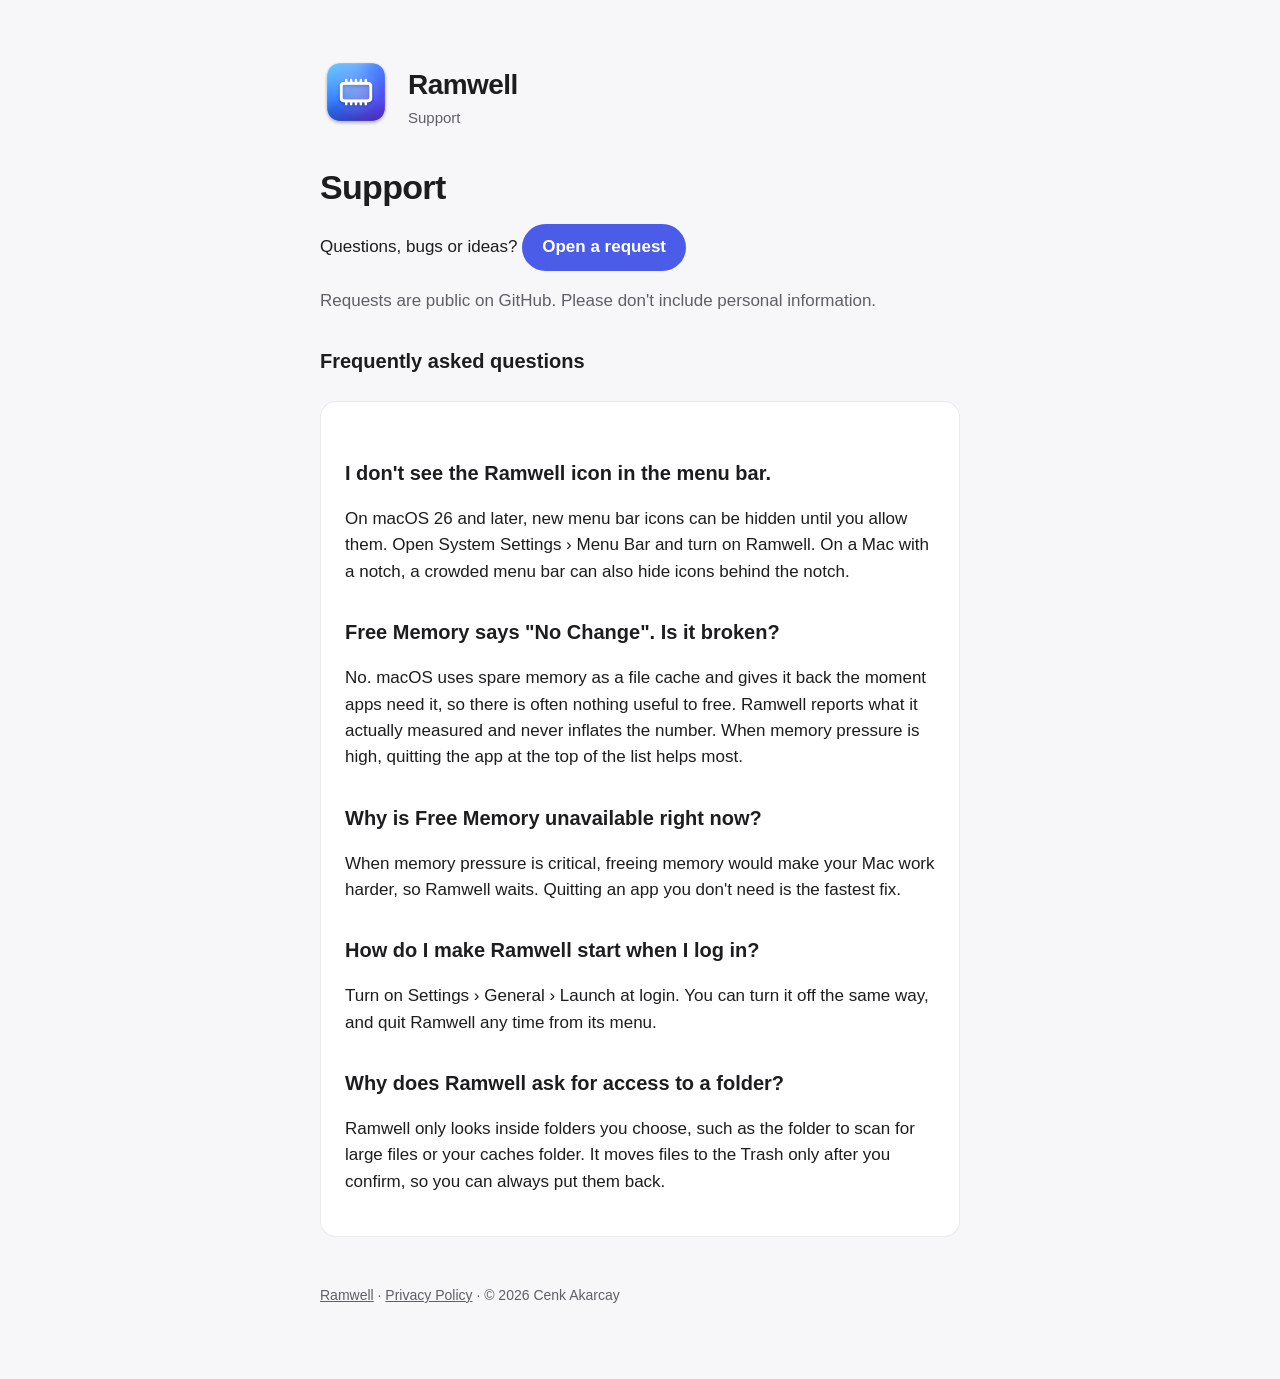
==== support/index.html @ f30ef768 "Add Ramwell website: landing, privacy policy and support pages Co-Authored-By: Claude Opus 5.5 <nore" ====
<!doctype html>
<html lang="en">
<head>
  <meta charset="utf-8">
  <meta name="viewport" content="width=device-width, initial-scale=1">
  <title>Ramwell Support</title>
  <link rel="icon" href="../favicon.png">
  <link rel="stylesheet" href="../style.css">
</head>
<body>
<main>
  <header class="brand">
    <a href="../"><img src="../icon.png" alt="Ramwell"></a>
    <div>
      <div class="name"><a href="../">Ramwell</a></div>
      <div class="tag">Support</div>
    </div>
  </header>

  <h1>Support</h1>
  <p>Questions, bugs or ideas? <a class="button" href="https://github.com/cenkakarcay/ramwell/issues/new">Open a request</a></p>
  <p class="muted">Requests are public on GitHub. Please don't include personal information.</p>

  <h2>Frequently asked questions</h2>

  <div class="card">
    <h2>I don't see the Ramwell icon in the menu bar.</h2>
    <p>On macOS 26 and later, new menu bar icons can be hidden until you allow them. Open System Settings › Menu Bar and
      turn on Ramwell. On a Mac with a notch, a crowded menu bar can also hide icons behind the notch.</p>

    <h2>Free Memory says "No Change". Is it broken?</h2>
    <p>No. macOS uses spare memory as a file cache and gives it back the moment apps need it, so there is often nothing
      useful to free. Ramwell reports what it actually measured and never inflates the number. When memory pressure is
      high, quitting the app at the top of the list helps most.</p>

    <h2>Why is Free Memory unavailable right now?</h2>
    <p>When memory pressure is critical, freeing memory would make your Mac work harder, so Ramwell waits. Quitting an app
      you don't need is the fastest fix.</p>

    <h2>How do I make Ramwell start when I log in?</h2>
    <p>Turn on Settings › General › Launch at login. You can turn it off the same way, and quit Ramwell any time from its
      menu.</p>

    <h2>Why does Ramwell ask for access to a folder?</h2>
    <p>Ramwell only looks inside folders you choose, such as the folder to scan for large files or your caches folder.
      It moves files to the Trash only after you confirm, so you can always put them back.</p>
  </div>

  <footer>
    <a href="../">Ramwell</a> · <a href="../privacy/">Privacy Policy</a> · © 2026 Cenk Akarcay
  </footer>
</main>
</body>
</html>
---- style.css ----
:root {
  --bg: #f7f7fa;
  --card: #ffffff;
  --text: #1d1d1f;
  --muted: #5f5f66;
  --accent: #4b5ce8;
  --border: rgba(0, 0, 0, 0.08);
}

@media (prefers-color-scheme: dark) {
  :root {
    --bg: #111114;
    --card: #1c1c20;
    --text: #f2f2f5;
    --muted: #a1a1aa;
    --accent: #8b97ff;
    --border: rgba(255, 255, 255, 0.10);
  }
}

* { box-sizing: border-box; }

body {
  margin: 0;
  background: var(--bg);
  color: var(--text);
  font: 17px/1.55 -apple-system, BlinkMacSystemFont, "SF Pro Text", "Helvetica Neue", Arial, sans-serif;
  -webkit-font-smoothing: antialiased;
}

main {
  max-width: 680px;
  margin: 0 auto;
  padding: 56px 20px 72px;
}

header.brand {
  display: flex;
  align-items: center;
  gap: 16px;
  margin-bottom: 32px;
}

header.brand img { width: 72px; height: 72px; }
header.brand a { color: inherit; text-decoration: none; }
header.brand .name { font-size: 28px; font-weight: 700; letter-spacing: -0.02em; }
header.brand .tag { color: var(--muted); font-size: 15px; }

h1 { font-size: 34px; line-height: 1.15; letter-spacing: -0.02em; margin: 0 0 12px; }
h2 { font-size: 20px; margin: 32px 0 8px; }
p, li { color: var(--text); }
.muted { color: var(--muted); }

.card {
  background: var(--card);
  border: 1px solid var(--border);
  border-radius: 16px;
  padding: 24px;
  margin: 24px 0;
}

ul { padding-left: 22px; }
li { margin: 6px 0; }

a { color: var(--accent); }

.button {
  display: inline-block;
  background: var(--accent);
  color: #fff;
  text-decoration: none;
  font-weight: 600;
  padding: 10px 20px;
  border-radius: 999px;
}

footer {
  margin-top: 48px;
  color: var(--muted);
  font-size: 14px;
}

footer a { color: var(--muted); }
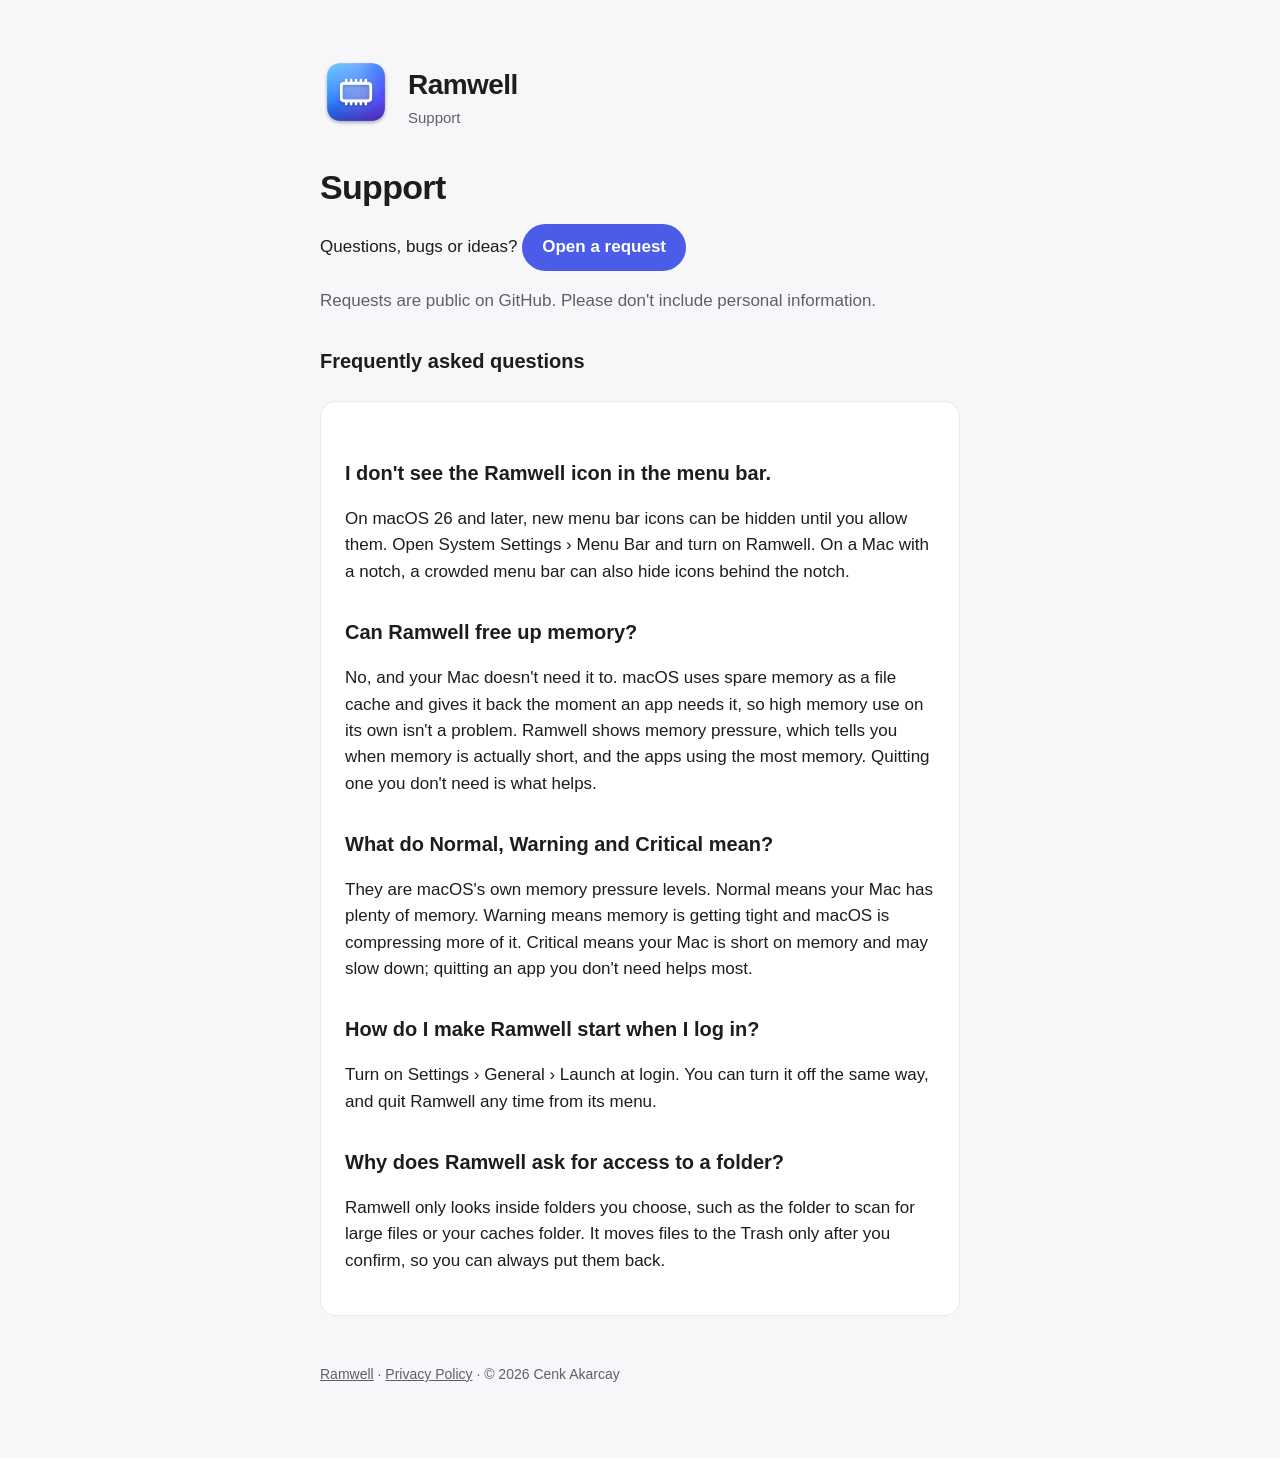
==== commit 8af0e97d: "Describe Ramwell as a RAM and disk monitor App Review rejected Free Memory and Auto-Clean under guid" ====
--- a/support/index.html
+++ b/support/index.html
@@ -28,14 +28,15 @@
     <p>On macOS 26 and later, new menu bar icons can be hidden until you allow them. Open System Settings › Menu Bar and
       turn on Ramwell. On a Mac with a notch, a crowded menu bar can also hide icons behind the notch.</p>
 
-    <h2>Free Memory says "No Change". Is it broken?</h2>
-    <p>No. macOS uses spare memory as a file cache and gives it back the moment apps need it, so there is often nothing
-      useful to free. Ramwell reports what it actually measured and never inflates the number. When memory pressure is
-      high, quitting the app at the top of the list helps most.</p>
+    <h2>Can Ramwell free up memory?</h2>
+    <p>No, and your Mac doesn't need it to. macOS uses spare memory as a file cache and gives it back the moment an app
+      needs it, so high memory use on its own isn't a problem. Ramwell shows memory pressure, which tells you when memory
+      is actually short, and the apps using the most memory. Quitting one you don't need is what helps.</p>
 
-    <h2>Why is Free Memory unavailable right now?</h2>
-    <p>When memory pressure is critical, freeing memory would make your Mac work harder, so Ramwell waits. Quitting an app
-      you don't need is the fastest fix.</p>
+    <h2>What do Normal, Warning and Critical mean?</h2>
+    <p>They are macOS's own memory pressure levels. Normal means your Mac has plenty of memory. Warning means memory is
+      getting tight and macOS is compressing more of it. Critical means your Mac is short on memory and may slow down;
+      quitting an app you don't need helps most.</p>
 
     <h2>How do I make Ramwell start when I log in?</h2>
     <p>Turn on Settings › General › Launch at login. You can turn it off the same way, and quit Ramwell any time from its
